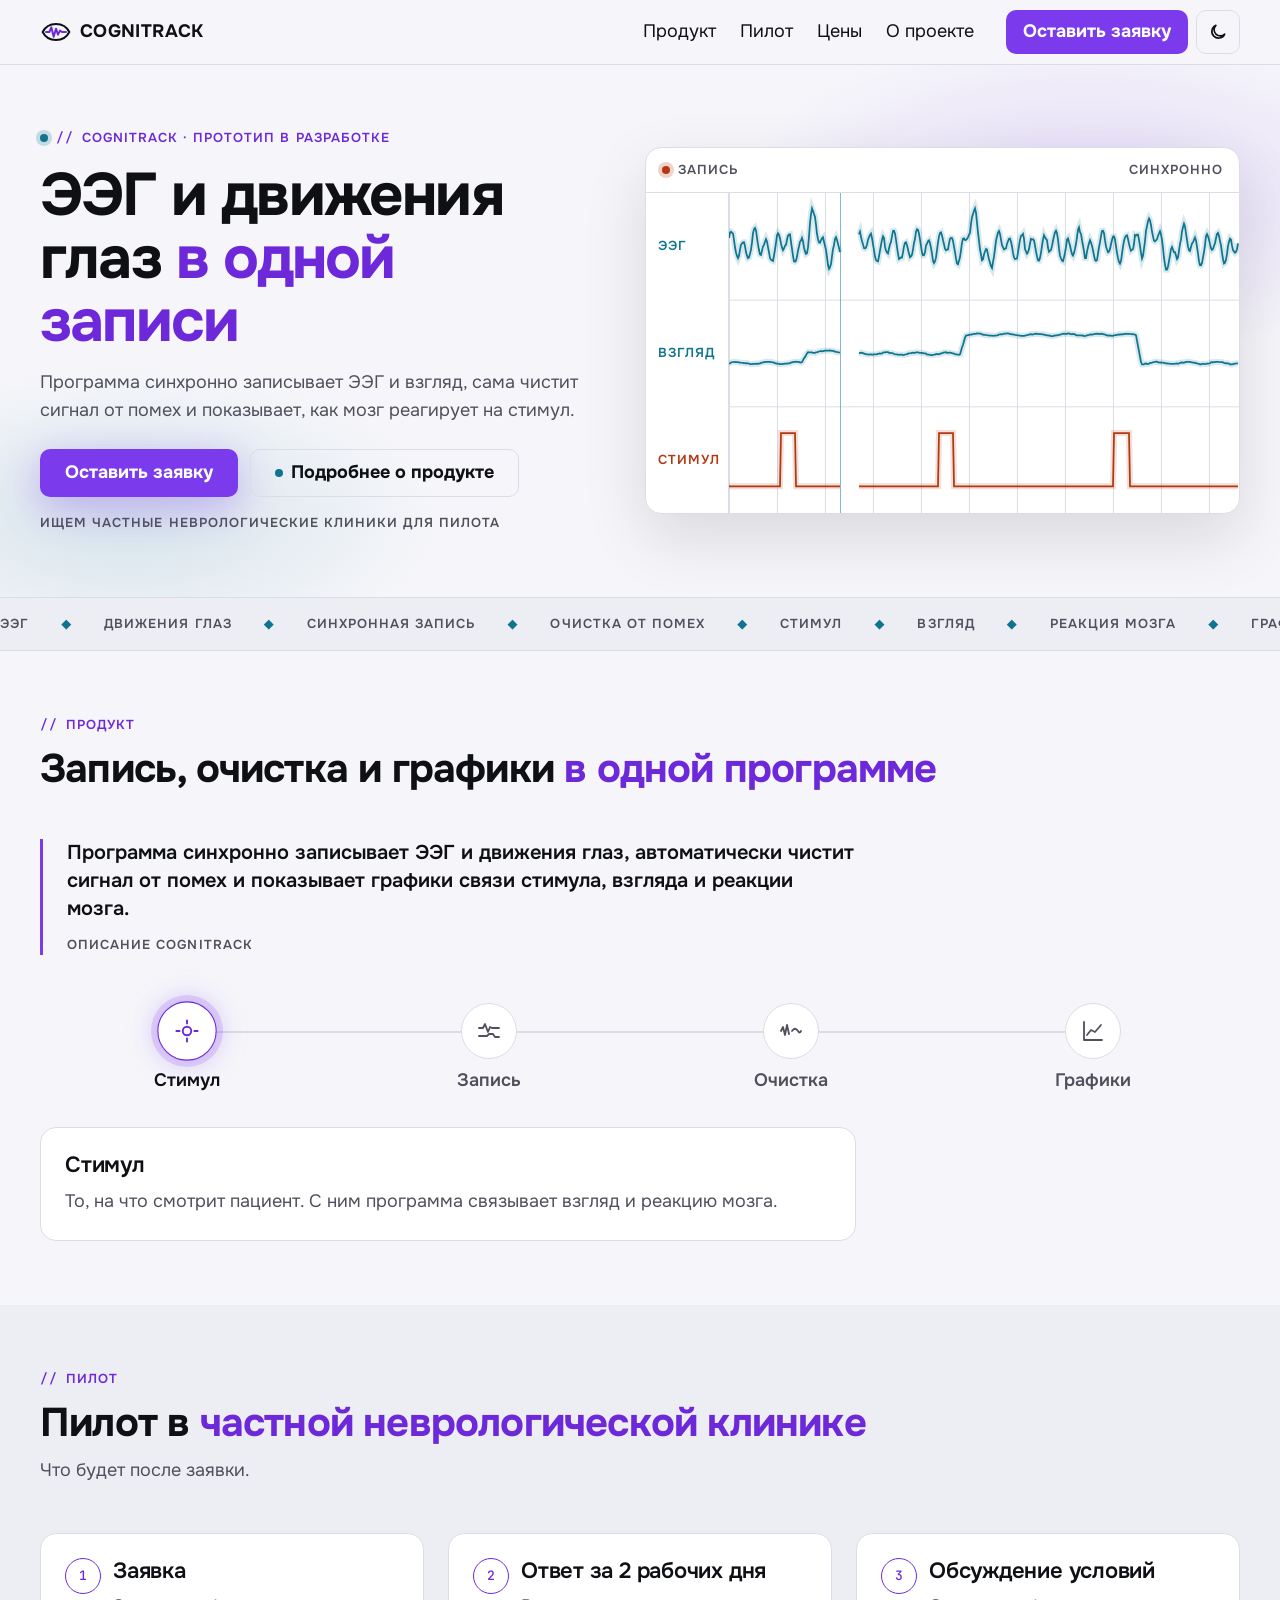
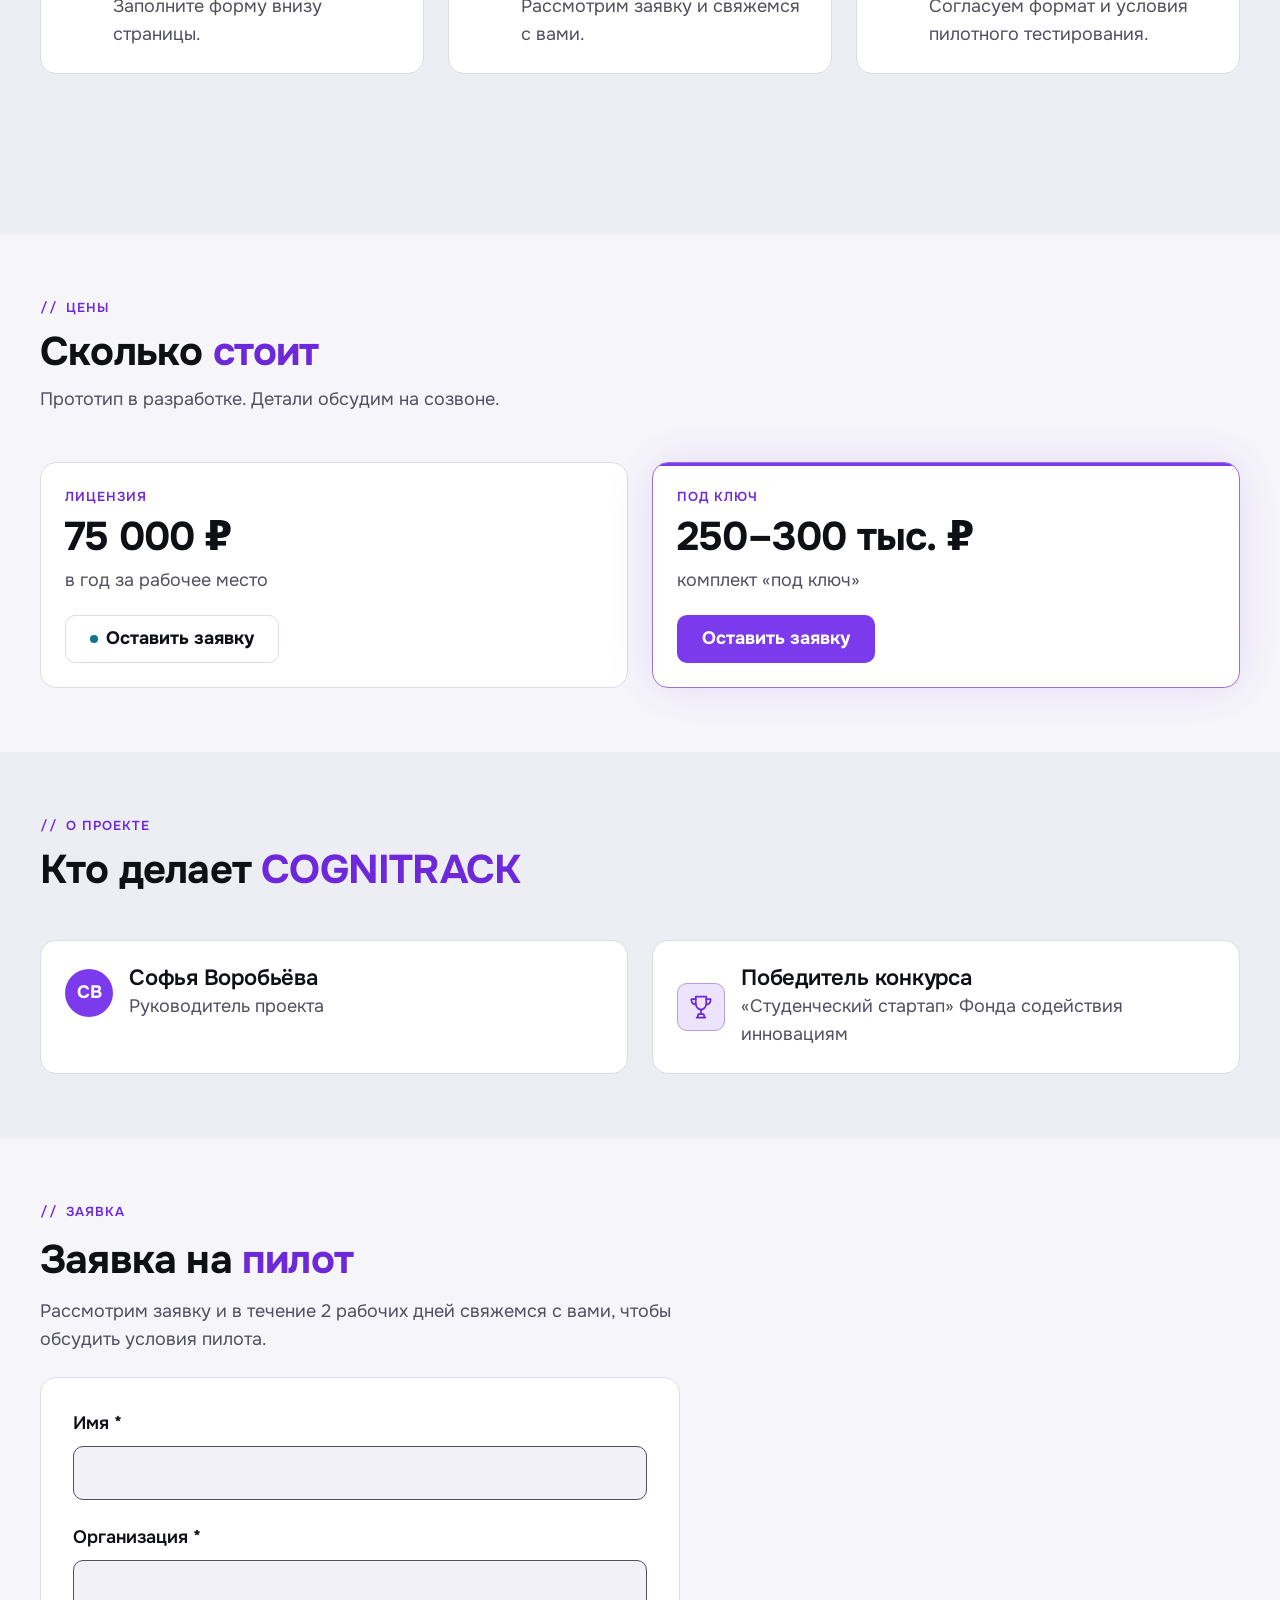
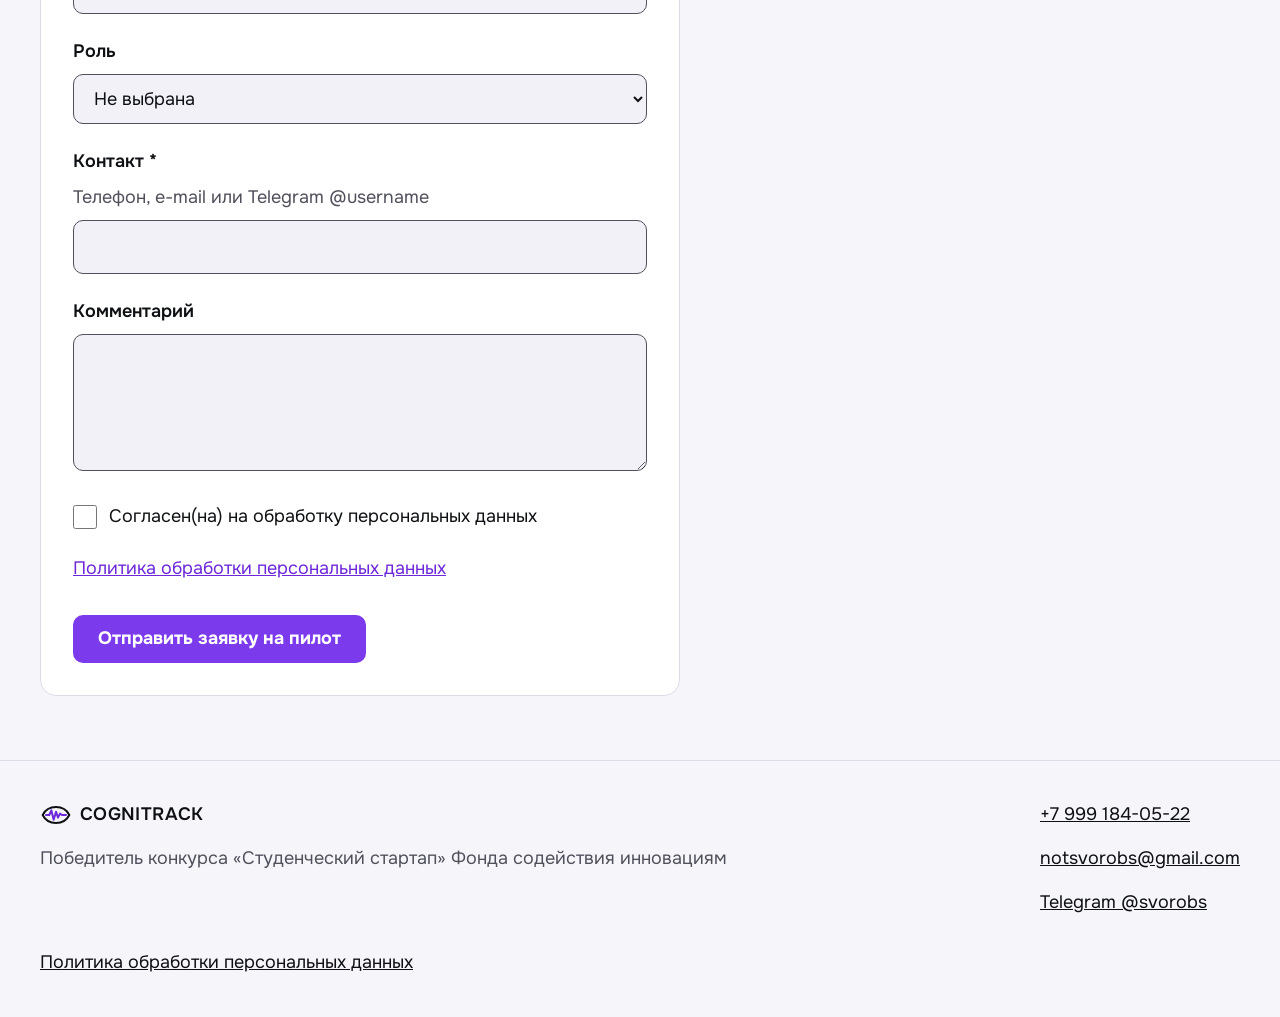
==== index.html @ 5901f099 "Публикация сайта" ====
<!doctype html>
<html lang="ru">
<head>
  <meta charset="utf-8">
  <meta name="viewport" content="width=device-width, initial-scale=1">
  <!-- Тема до загрузки CSS — без вспышки (STANDARD §5 C12): ?theme= (без сохранения) → localStorage → система. -->
  <script>(function(){var d=document.documentElement,t=null;try{t=localStorage.getItem('theme')}catch(e){}try{var q=new URLSearchParams(location.search).get('theme');if(q==='light'||q==='dark')t=q}catch(e){}if(t!=='light'&&t!=='dark')t=window.matchMedia&&matchMedia('(prefers-color-scheme: dark)').matches?'dark':'light';d.setAttribute('data-theme',t);d.classList.add('js')})()</script>
  <title>COGNITRACK&nbsp;— синхронная запись ЭЭГ и&nbsp;движений глаз</title>
  <meta name="description" content="COGNITRACK: программа синхронно записывает ЭЭГ и движения глаз, чистит сигнал от помех и показывает связь стимула, взгляда и реакции мозга. Пилот для частных неврологических клиник.">
  <meta name="theme-color" content="#F6F6FA" media="(prefers-color-scheme: light)">
  <meta name="theme-color" content="#0E1013" media="(prefers-color-scheme: dark)">
  <meta property="og:type" content="website">
  <meta property="og:title" content="COGNITRACK: ЭЭГ и движения глаз в одной записи">
  <meta property="og:description" content="Прототип в разработке. Ищем частные неврологические клиники для пилота.">
  <meta property="og:image" content="https://glebmozglyakov.github.io/cognitrack/img/og-cover.jpg">
  <meta property="og:image:width" content="1200">
  <meta property="og:image:height" content="630">
  <link rel="icon" href="img/favicon.svg" type="image/svg+xml">
  <link rel="preload" href="fonts/onest-cyrillic-700-normal.woff2" as="font" type="font/woff2" crossorigin>
  <link rel="preload" href="fonts/onest-cyrillic-400-normal.woff2" as="font" type="font/woff2" crossorigin>
  <link rel="stylesheet" href="styles.css">
  <script src="main.js" defer></script>
</head>
<body>
  <a class="skip-link" href="#main">Перейти к содержанию</a>
  <div class="scroll-progress" aria-hidden="true"></div>

  <!-- C1 Шапка -->
  <header class="site-header">
    <div class="container site-header__inner">
      <a class="logo" href="#top"><svg class="logo__icon" viewBox="0 0 48 48" width="32" height="32" aria-hidden="true" focusable="false"><path class="logo__eye" d="M4 24 C12 8 36 8 44 24 C36 40 12 40 4 24 Z"/><path class="logo__wave" d="M9 24 H14 L17 17 L20.5 31 L24 19 L27 28 L30 22 L33 24 H39"/></svg><span class="logo__word">COGNITRACK</span></a>
      <nav class="nav" id="site-nav" aria-label="Разделы страницы">
        <ul class="nav__list">
          <li><a class="nav__link" href="#product">Продукт</a></li>
          <li><a class="nav__link" href="#steps">Пилот</a></li>
          <li><a class="nav__link" href="#pricing">Цены</a></li>
          <li><a class="nav__link" href="#about">О проекте</a></li>
        </ul>
      </nav>
      <a class="btn btn--primary btn--header" href="#pilot">Оставить заявку</a>
      <!-- C12 Переключатель темы -->
      <button class="theme-toggle" type="button" aria-pressed="false" aria-label="Тёмная тема">
        <svg class="theme-toggle__icon theme-toggle__icon--moon" viewBox="0 0 24 24" width="20" height="20" aria-hidden="true" focusable="false"><path d="M20 14.5 A8 8 0 1 1 9.5 4 A6.5 6.5 0 0 0 20 14.5 Z"/></svg>
        <svg class="theme-toggle__icon theme-toggle__icon--sun" viewBox="0 0 24 24" width="20" height="20" aria-hidden="true" focusable="false"><circle cx="12" cy="12" r="4"/><path d="M12 2 V4 M12 20 V22 M2 12 H4 M20 12 H22 M4.9 4.9 L6.3 6.3 M17.7 17.7 L19.1 19.1 M4.9 19.1 L6.3 17.7 M17.7 6.3 L19.1 4.9"/></svg>
      </button>
      <button class="burger" type="button" aria-expanded="false" aria-controls="site-nav" aria-label="Открыть меню" data-label-open="Открыть меню" data-label-close="Закрыть меню">
        <span class="burger__line" aria-hidden="true"></span>
      </button>
    </div>
  </header>

  <main id="main">
    <!-- C2 Первый экран -->
    <section class="hero" id="top" aria-labelledby="hero-title">
      <div class="hero__glow" aria-hidden="true"></div>
      <div class="container hero__inner">
        <div class="hero__text">
          <p class="overline"><span class="status-dot" aria-hidden="true"></span>COGNITRACK · прототип в&nbsp;разработке</p>
          <h1 class="h1" id="hero-title">ЭЭГ и&nbsp;движения глаз <span class="accent">в&nbsp;одной записи</span></h1>
          <p class="lead">Программа синхронно записывает ЭЭГ и&nbsp;взгляд, сама чистит сигнал от&nbsp;помех и&nbsp;показывает, как мозг реагирует на&nbsp;стимул.</p>
          <div class="hero__actions">
            <a class="btn btn--primary btn--glow" href="#pilot" data-magnetic>Оставить заявку</a>
            <a class="btn btn--ghost" href="#product" data-magnetic>Подробнее о&nbsp;продукте</a>
          </div>
          <p class="hero__note">Ищем частные неврологические клиники для&nbsp;пилота</p>
        </div>

        <div class="monitor" data-parallax aria-hidden="true">
          <div class="monitor__bar">
            <span class="monitor__rec"><span class="status-dot status-dot--rec"></span>Запись</span>
            <span class="monitor__sync">синхронно</span>
          </div>
          <div class="monitor__body">
            <ul class="monitor__labels">
              <li class="monitor__label monitor__label--eeg">ЭЭГ</li>
              <li class="monitor__label monitor__label--eye">Взгляд</li>
              <li class="monitor__label monitor__label--stim">Стимул</li>
            </ul>
            <canvas class="monitor__canvas" width="640" height="300"></canvas>
          </div>
        </div>
      </div>
    </section>

    <!-- C13 Бегущая строка: только слова из утверждённого описания и стадии (content-facts [ОК]) -->
    <div class="marquee" aria-hidden="true">
      <div class="marquee__track">
        <ul class="marquee__list">
          <li>ЭЭГ</li><li>движения глаз</li><li>синхронная запись</li><li>очистка от&nbsp;помех</li><li>стимул</li><li>взгляд</li><li>реакция мозга</li><li>графики связи</li><li>прототип в&nbsp;разработке</li>
        </ul>
        <ul class="marquee__list">
          <li>ЭЭГ</li><li>движения глаз</li><li>синхронная запись</li><li>очистка от&nbsp;помех</li><li>стимул</li><li>взгляд</li><li>реакция мозга</li><li>графики связи</li><li>прототип в&nbsp;разработке</li>
        </ul>
      </div>
    </div>

    <!-- Продукт (правки 14.10): C3 + цитата утверждённого описания + C11 -->
    <section class="section" id="product" aria-labelledby="product-title">
      <div class="container stack">
        <div class="section-head" data-reveal>
          <p class="overline">Продукт</p>
          <h2 class="h2" id="product-title">Запись, очистка и&nbsp;графики <span class="accent">в&nbsp;одной программе</span></h2>
        </div>

        <figure class="quote" data-reveal>
          <blockquote class="quote__text">
            <p>Программа синхронно записывает ЭЭГ и&nbsp;движения глаз, автоматически чистит сигнал от&nbsp;помех и&nbsp;показывает графики связи стимула, взгляда и&nbsp;реакции мозга.</p>
          </blockquote>
          <figcaption class="quote__caption">Описание COGNITRACK</figcaption>
        </figure>

        <div class="scheme" data-scheme data-reveal>
          <div class="scheme__tabs" role="tablist" aria-label="Этапы работы COGNITRACK">
            <span class="scheme__rail" aria-hidden="true"><span class="scheme__fill"></span></span>
            <button class="scheme__tab" type="button" role="tab" id="tab-stim" aria-selected="true" aria-controls="panel-stim">
              <span class="scheme__node" aria-hidden="true"><svg viewBox="0 0 24 24" width="24" height="24" focusable="false"><circle cx="12" cy="12" r="4"/><path d="M12 2 V5 M12 19 V22 M2 12 H5 M19 12 H22"/></svg></span>
              <span class="scheme__name">Стимул</span>
            </button>
            <button class="scheme__tab" type="button" role="tab" id="tab-rec" aria-selected="false" aria-controls="panel-rec" tabindex="-1">
              <span class="scheme__node" aria-hidden="true"><svg viewBox="0 0 24 24" width="24" height="24" focusable="false"><path d="M2 9 H6 L8 5 L11 13 L13 8 L15 9 H22"/><path d="M2 17 H10 L12 15 H16 L18 18 H22"/></svg></span>
              <span class="scheme__name">Запись</span>
            </button>
            <button class="scheme__tab" type="button" role="tab" id="tab-clean" aria-selected="false" aria-controls="panel-clean" tabindex="-1">
              <span class="scheme__node" aria-hidden="true"><svg viewBox="0 0 24 24" width="24" height="24" focusable="false"><path d="M2 12 L4 8 L6 16 L8 6 L10 15"/><path d="M13 12 C15 9 17 9 19 12 C20 14 21 14 22 12"/></svg></span>
              <span class="scheme__name">Очистка</span>
            </button>
            <button class="scheme__tab" type="button" role="tab" id="tab-plot" aria-selected="false" aria-controls="panel-plot" tabindex="-1">
              <span class="scheme__node" aria-hidden="true"><svg viewBox="0 0 24 24" width="24" height="24" focusable="false"><path d="M3 3 V21 H21"/><path d="M6 16 L10 11 L14 13 L20 6"/></svg></span>
              <span class="scheme__name">Графики</span>
            </button>
          </div>
          <div class="scheme__panel" role="tabpanel" id="panel-stim" aria-labelledby="tab-stim" tabindex="0">
            <h3 class="h3">Стимул</h3>
            <p>То, на&nbsp;что смотрит пациент. С&nbsp;ним программа связывает взгляд и&nbsp;реакцию мозга.</p>
          </div>
          <div class="scheme__panel" role="tabpanel" id="panel-rec" aria-labelledby="tab-rec" tabindex="0" hidden>
            <h3 class="h3">Запись</h3>
            <p>ЭЭГ и&nbsp;движения глаз записываются синхронно, на&nbsp;одной шкале времени.</p>
          </div>
          <div class="scheme__panel" role="tabpanel" id="panel-clean" aria-labelledby="tab-clean" tabindex="0" hidden>
            <h3 class="h3">Очистка</h3>
            <p>Программа автоматически чистит сигнал от&nbsp;помех.</p>
          </div>
          <div class="scheme__panel" role="tabpanel" id="panel-plot" aria-labelledby="tab-plot" tabindex="0" hidden>
            <h3 class="h3">Графики</h3>
            <p>Графики показывают связь стимула, взгляда и&nbsp;реакции мозга.</p>
          </div>
        </div>
      </div>
    </section>

    <!-- Как проходит пилот: C3 + C5 -->
    <section class="section section--alt" id="steps" aria-labelledby="steps-title">
      <div class="container stack">
        <div class="section-head" data-reveal>
          <p class="overline">Пилот</p>
          <h2 class="h2" id="steps-title">Пилот в&nbsp;<span class="accent">частной неврологической клинике</span></h2>
          <p class="lead">Что будет после заявки.</p>
        </div>
        <ol class="steps" data-steps data-stagger>
          <li class="step" data-spotlight>
            <h3 class="h3">Заявка</h3>
            <p>Заполните форму внизу страницы.</p>
          </li>
          <li class="step" data-spotlight>
            <h3 class="h3">Ответ за&nbsp;2&nbsp;рабочих дня</h3>
            <p>Рассмотрим заявку и&nbsp;свяжемся с&nbsp;вами.</p>
          </li>
          <li class="step" data-spotlight>
            <h3 class="h3">Обсуждение условий</h3>
            <p>Согласуем формат и&nbsp;условия пилотного тестирования.</p>
          </li>
        </ol>
        <div data-reveal><a class="btn btn--primary" href="#pilot" data-magnetic>Оставить заявку</a></div>
      </div>
    </section>

    <!-- Цены: C3 + 2×C10 -->
    <section class="section" id="pricing" aria-labelledby="pricing-title">
      <div class="container stack">
        <div class="section-head" data-reveal>
          <p class="overline">Цены</p>
          <h2 class="h2" id="pricing-title">Сколько <span class="accent">стоит</span></h2>
          <p class="lead">Прототип в&nbsp;разработке. Детали обсудим на&nbsp;созвоне.</p>
        </div>
        <ul class="cards cards--2" data-stagger>
          <li class="price" data-reveal data-spotlight>
            <h3 class="price__name">Лицензия</h3>
            <p class="price__amount">75&nbsp;000&nbsp;₽</p>
            <p class="price__unit">в&nbsp;год за&nbsp;рабочее место</p>
            <a class="btn btn--ghost price__cta" href="#pilot">Оставить заявку</a>
          </li>
          <li class="price price--accent" data-reveal data-spotlight>
            <h3 class="price__name">Под ключ</h3>
            <p class="price__amount">250–300&nbsp;тыс.&nbsp;₽</p>
            <p class="price__unit">комплект «под ключ»</p>
            <a class="btn btn--primary price__cta" href="#pilot">Оставить заявку</a>
          </li>
        </ul>
      </div>
    </section>

    <!-- О проекте: C3 + 2×C4 -->
    <section class="section section--alt" id="about" aria-labelledby="about-title">
      <div class="container stack">
        <div class="section-head" data-reveal>
          <p class="overline">О&nbsp;проекте</p>
          <h2 class="h2" id="about-title">Кто делает <span class="accent">COGNITRACK</span></h2>
        </div>
        <ul class="cards cards--2" data-stagger>
          <li class="card card--row" data-reveal data-spotlight>
            <span class="avatar" aria-hidden="true">СВ</span>
            <div>
              <h3 class="h3">Софья Воробьёва</h3>
              <p>Руководитель проекта</p>
            </div>
          </li>
          <li class="card card--row" data-reveal data-spotlight>
            <span class="card__badge" aria-hidden="true"><svg class="card__icon" viewBox="0 0 32 32" width="32" height="32" focusable="false"><path d="M10 4 H22 V12 C22 16 19 19 16 19 C13 19 10 16 10 12 Z"/><path d="M10 7 H5 C5 11 7 13 10 13 M22 7 H27 C27 11 25 13 22 13"/><path d="M16 19 V24 M11 28 H21 M12 28 L13 24 H19 L20 28"/></svg></span>
            <div>
              <h3 class="h3">Победитель конкурса</h3>
              <p>«Студенческий стартап» Фонда содействия инновациям</p>
            </div>
          </li>
        </ul>
      </div>
    </section>

    <!-- C7 Блок заявки -->
    <section class="section" id="pilot" aria-labelledby="pilot-title">
      <div class="container">
        <div class="lead-block">
          <p class="overline">Заявка</p>
          <h2 class="h2" id="pilot-title">Заявка на&nbsp;<span class="accent">пилот</span></h2>
          <p class="lead">Рассмотрим заявку и&nbsp;в&nbsp;течение 2&nbsp;рабочих дней свяжемся с&nbsp;вами, чтобы обсудить условия пилота.</p>

          <form class="form" id="pilot-form" novalidate>
            <div class="field">
              <label class="field__label" for="f-name">Имя <span aria-hidden="true">*</span></label>
              <input class="field__input" id="f-name" name="name" type="text" autocomplete="name" maxlength="100" required aria-describedby="f-name-error">
              <p class="field__error" id="f-name-error" hidden></p>
            </div>

            <div class="field">
              <label class="field__label" for="f-org">Организация <span aria-hidden="true">*</span></label>
              <input class="field__input" id="f-org" name="org" type="text" autocomplete="organization" maxlength="200" required aria-describedby="f-org-error">
              <p class="field__error" id="f-org-error" hidden></p>
            </div>

            <div class="field">
              <label class="field__label" for="f-role">Роль</label>
              <select class="field__input" id="f-role" name="role">
                <option value="">Не выбрана</option>
                <option value="врач">Врач</option>
                <option value="исследователь">Исследователь</option>
                <option value="руководитель">Руководитель</option>
                <option value="партнёр">Партнёр</option>
                <option value="другое">Другое</option>
              </select>
            </div>

            <div class="field">
              <label class="field__label" for="f-contact">Контакт <span aria-hidden="true">*</span></label>
              <p class="field__hint" id="f-contact-hint">Телефон, e-mail или&nbsp;Telegram @username</p>
              <input class="field__input" id="f-contact" name="contact" type="text" autocomplete="off" autocapitalize="off" spellcheck="false" maxlength="100" required aria-describedby="f-contact-hint f-contact-error">
              <p class="field__error" id="f-contact-error" hidden></p>
            </div>

            <div class="field">
              <label class="field__label" for="f-comment">Комментарий</label>
              <textarea class="field__input field__input--area" id="f-comment" name="comment" rows="4" maxlength="2000"></textarea>
            </div>

            <!-- Ловушка для ботов (honeypot): люди и скринридеры её не видят. -->
            <div class="hp" aria-hidden="true">
              <label for="f-website">Не заполняйте это поле</label>
              <input id="f-website" name="website" type="text" tabindex="-1" autocomplete="off">
            </div>

            <div class="field">
              <label class="consent" for="f-consent">
                <input class="consent__box" id="f-consent" name="consent" type="checkbox" required aria-describedby="f-consent-error">
                <span>Согласен(на) на&nbsp;обработку персональных данных</span>
              </label>
              <a class="text-link" href="privacy.html">Политика обработки персональных данных</a>
              <p class="field__error" id="f-consent-error" hidden></p>
            </div>

            <button class="btn btn--primary form__submit" type="submit">Отправить заявку на&nbsp;пилот</button>

            <!-- Тексты интерфейса для main.js — в HTML, чтобы их видели words.sh и facts.mjs (STANDARD §6 v1.5) -->
            <template id="form-texts">
              <p data-text="name-required">Укажите имя</p>
              <p data-text="org-required">Укажите организацию</p>
              <p data-text="contact-required">Укажите телефон, e-mail или&nbsp;Telegram</p>
              <p data-text="contact-invalid">Не похоже на&nbsp;телефон, e-mail или&nbsp;Telegram @username. Проверьте, нет&nbsp;ли опечатки</p>
              <p data-text="consent-required">Нужно согласие на&nbsp;обработку данных</p>
              <p data-text="sending">Отправляем…</p>
            </template>

            <div class="form__status form__status--error" id="form-error" role="alert" hidden>
              <p>Не отправилось. Попробуйте ещё раз или&nbsp;напишите: <a href="https://t.me/svorobs">@svorobs</a> или&nbsp;<a href="mailto:notsvorobs@gmail.com">notsvorobs@gmail.com</a></p>
            </div>
          </form>

          <div class="form__status form__status--ok" id="form-success" tabindex="-1" hidden>
            <h3 class="h3">Заявка отправлена</h3>
            <p>Рассмотрим её и&nbsp;свяжемся с&nbsp;вами в&nbsp;течение 2&nbsp;рабочих дней.</p>
          </div>
        </div>
      </div>
    </section>
  </main>

  <!-- C8 Подвал -->
  <footer class="site-footer">
    <div class="container site-footer__inner">
      <div class="site-footer__brand">
        <p class="site-footer__name logo"><svg class="logo__icon" viewBox="0 0 48 48" width="32" height="32" aria-hidden="true" focusable="false"><path class="logo__eye" d="M4 24 C12 8 36 8 44 24 C36 40 12 40 4 24 Z"/><path class="logo__wave" d="M9 24 H14 L17 17 L20.5 31 L24 19 L27 28 L30 22 L33 24 H39"/></svg><span class="logo__word">COGNITRACK</span></p>
        <p class="site-footer__note">Победитель конкурса «Студенческий стартап» Фонда содействия инновациям</p>
      </div>
      <ul class="site-footer__contacts" aria-label="Контакты">
        <li><a class="site-footer__link" href="tel:+79991840522">+7&nbsp;999&nbsp;184-05-22</a></li>
        <li><a class="site-footer__link" href="mailto:notsvorobs@gmail.com">notsvorobs@gmail.com</a></li>
        <li><a class="site-footer__link" href="https://t.me/svorobs">Telegram @svorobs</a></li>
      </ul>
      <a class="site-footer__link" href="privacy.html">Политика обработки персональных данных</a>
    </div>
  </footer>
</body>
</html>
---- styles.css ----
/* STANDARD.md v1.9 — две темы (light/dark), стиль «нейротех»: тёмная база, нейро-фиолетовый акцент + бирюзовый сигнал, метки //.
   Мобильная версия первична: база — 390 px, расширение только min-width 768 и 1080. Цвета — только токены §4. */

/* ---------- Шрифты (локально, cyrillic + latin, §3) ---------- */
@font-face {
  font-family: 'Onest';
  font-style: normal;
  font-weight: 400;
  font-display: swap;
  src: url(fonts/onest-cyrillic-400-normal.woff2) format('woff2');
  unicode-range: U+0301, U+0400-045F, U+0490-0491, U+04B0-04B1, U+2116;
}
@font-face {
  font-family: 'Onest';
  font-style: normal;
  font-weight: 400;
  font-display: swap;
  src: url(fonts/onest-latin-400-normal.woff2) format('woff2');
  unicode-range: U+0000-00FF, U+0131, U+0152-0153, U+02BB-02BC, U+02C6, U+02DA, U+02DC, U+0304, U+0308, U+0329, U+2000-206F, U+20AC, U+2122, U+2191, U+2193, U+2212, U+2215, U+FEFF, U+FFFD;
}
@font-face {
  font-family: 'Onest';
  font-style: normal;
  font-weight: 600;
  font-display: swap;
  src: url(fonts/onest-cyrillic-600-normal.woff2) format('woff2');
  unicode-range: U+0301, U+0400-045F, U+0490-0491, U+04B0-04B1, U+2116;
}
@font-face {
  font-family: 'Onest';
  font-style: normal;
  font-weight: 600;
  font-display: swap;
  src: url(fonts/onest-latin-600-normal.woff2) format('woff2');
  unicode-range: U+0000-00FF, U+0131, U+0152-0153, U+02BB-02BC, U+02C6, U+02DA, U+02DC, U+0304, U+0308, U+0329, U+2000-206F, U+20AC, U+2122, U+2191, U+2193, U+2212, U+2215, U+FEFF, U+FFFD;
}
@font-face {
  font-family: 'Onest';
  font-style: normal;
  font-weight: 700;
  font-display: swap;
  src: url(fonts/onest-cyrillic-700-normal.woff2) format('woff2');
  unicode-range: U+0301, U+0400-045F, U+0490-0491, U+04B0-04B1, U+2116;
}
@font-face {
  font-family: 'Onest';
  font-style: normal;
  font-weight: 700;
  font-display: swap;
  src: url(fonts/onest-latin-700-normal.woff2) format('woff2');
  unicode-range: U+0000-00FF, U+0131, U+0152-0153, U+02BB-02BC, U+02C6, U+02DA, U+02DC, U+0304, U+0308, U+0329, U+2000-206F, U+20AC, U+2122, U+2191, U+2193, U+2212, U+2215, U+FEFF, U+FFFD;
}
@font-face {
  font-family: 'JetBrains Mono';
  font-style: normal;
  font-weight: 500;
  font-display: swap;
  src: url(fonts/jetbrains-mono-cyrillic-500-normal.woff2) format('woff2');
  unicode-range: U+0301, U+0400-045F, U+0490-0491, U+04B0-04B1, U+2116;
}
@font-face {
  font-family: 'JetBrains Mono';
  font-style: normal;
  font-weight: 500;
  font-display: swap;
  src: url(fonts/jetbrains-mono-latin-500-normal.woff2) format('woff2');
  unicode-range: U+0000-00FF, U+0131, U+0152-0153, U+02BB-02BC, U+02C6, U+02DA, U+02DC, U+0304, U+0308, U+0329, U+2000-206F, U+20AC, U+2122, U+2191, U+2193, U+2212, U+2215, U+FEFF, U+FFFD;
}

/* ---------- Токены (§4 v1.9): «нейро-фиолетовый + бирюза», одна таблица на две темы через light-dark(светлая, тёмная) ----------
   Без JS тема следует системе (color-scheme: light dark). data-theme на <html> (ставит inline-скрипт
   в <head> до CSS) фиксирует тему. Контраст текста ≥ 4.5:1 в обеих темах — checks/tokens.sh. */
:root {
  color-scheme: light dark;

  --bg:          light-dark(#F6F6FA, #0E1013);  /* фон страницы */
  --bg-alt:      light-dark(#EDEDF4, #121519);  /* фон чередующихся секций */
  --surface:     light-dark(#FFFFFF, #16191D);  /* карточки, форма */
  --surface-2:   light-dark(#F1F1F7, #1C2025);  /* поля, вложенные панели */
  --line:        light-dark(#DCDCE7, #2A2E33);  /* тонкие рамки (не текст) */
  --ink:         light-dark(#0E1013, #F2F3F0);  /* основной текст */
  --muted:       light-dark(#50505C, #9BA1A6);  /* второстепенный текст */
  --accent:      light-dark(#7C3AED, #A78BFA);  /* заливка главной кнопки, акцентные плашки */
  --accent-ink:  light-dark(#FFFFFF, #0E1013);  /* текст на --accent: 5.7:1 / 7.0:1 */
  --accent-text: light-dark(#6D28D9, #A78BFA);  /* акцентный текст: метки «//», слова-акценты, ссылки */
  --signal:      light-dark(#0E7490, #67E8F9);  /* сигнал: дорожки ЭЭГ и взгляда, точки, бегущая строка */
  --trace-eeg:   light-dark(#0E7490, #67E8F9);  /* дорожка ЭЭГ = --signal */
  --trace-eye:   light-dark(#0E7490, #67E8F9);  /* дорожка взгляда = --signal */
  --trace-stim:  light-dark(#B4380F, #FF8A7A);  /* метки стимула, вспышка */
  --error:       light-dark(#B42318, #FF8A7A);  /* ошибки формы */

  --s-1: 4px;
  --s-2: 8px;
  --s-3: 12px;
  --s-4: 16px;
  --s-5: 24px;
  --s-6: 32px;
  --s-7: 48px;
  --s-8: 64px;

  --font-text: 'Onest', system-ui, sans-serif;
  --font-mono: 'JetBrains Mono', monospace;
  /* Подписи капсом с кириллицей — Onest: в JetBrains Mono «О» похожа на «0» (правка 14.10). Mono — только «//», цифры, латиница. */
  --font-label: var(--font-text);

  --pad: var(--s-4);
  --section: var(--s-7);
  --gap: var(--s-4);
  --header-h: 64px;
  --radius-card: 16px;
  --radius-btn: 10px;
  --radius-chip: 999px;
  --ease: cubic-bezier(0.2, 0.7, 0.2, 1);
}
:root[data-theme='light'] { color-scheme: light; }
:root[data-theme='dark'] { color-scheme: dark; }

/* ---------- База ---------- */
*,
*::before,
*::after { box-sizing: border-box; }

html {
  -webkit-text-size-adjust: 100%;
  text-size-adjust: 100%;
}
@media (prefers-reduced-motion: no-preference) {
  html { scroll-behavior: smooth; }
  /* Плавная смена темы — только в момент переключения (класс ставит main.js), не при загрузке */
  .theme-anim,
  .theme-anim *,
  .theme-anim *::before,
  .theme-anim *::after {
    transition: background-color 0.35s var(--ease), border-color 0.35s var(--ease), color 0.35s var(--ease), fill 0.35s var(--ease), stroke 0.35s var(--ease) !important;
  }
}

body {
  margin: 0;
  background: var(--bg);
  color: var(--ink);
  font-family: var(--font-text);
  font-size: 17px;
  line-height: 1.55;
}

h1, h2, h3, p, figure, ul, ol, blockquote { margin: 0; }
ul, ol { padding: 0; list-style: none; }

/* Атрибут hidden сильнее любого display: иначе «Заявка отправлена» видна до отправки (журнал #7). */
[hidden] { display: none !important; }

a { color: var(--accent-text); }

:focus-visible {
  outline: 3px solid var(--accent-text);
  outline-offset: 2px;
}

[id] { scroll-margin-top: var(--header-h); }

.skip-link {
  position: absolute;
  left: var(--s-4);
  top: calc(-1 * var(--s-8));
  z-index: 30;
  padding: var(--s-3) var(--s-4);
  background: var(--surface);
  color: var(--accent-text);
  border-radius: var(--radius-btn);
}
.skip-link:focus { top: var(--s-2); }

.container {
  max-width: calc(1200px + 2 * var(--pad));
  margin-inline: auto;
  padding-inline: var(--pad);
}
.stack {
  display: grid;
  gap: var(--s-6);
}

/* Индикатор прогресса прокрутки: только transform (scaleX) */
.scroll-progress {
  position: fixed;
  top: 0;
  left: 0;
  z-index: 25;
  width: 100%;
  height: 3px;
  background: var(--accent);
  transform: scaleX(var(--progress, 0));
  transform-origin: 0 50%;
  pointer-events: none;
}

/* ---------- Типографика (§3) ---------- */
.h1,
.h2,
.h3 {
  font-weight: 700;
  overflow-wrap: anywhere;
  hyphens: auto;
  text-wrap: balance; /* правка 14.10 */
}
.h1 { font-size: 36px; line-height: 1.1; letter-spacing: -0.03em; }
.h2 { font-size: 28px; line-height: 1.15; letter-spacing: -0.02em; }
.h3 { font-size: 20px; line-height: 1.25; font-weight: 600; letter-spacing: -0.01em; }
.accent { color: var(--accent-text); }

/* Метка секции в стиле «// раздел» */
.overline {
  display: inline-flex;
  align-items: center;
  gap: var(--s-2);
  font-family: var(--font-label);
  font-weight: 600;
  font-size: 13px;
  letter-spacing: 0.08em;
  text-transform: uppercase;
  color: var(--accent-text);
}
.overline::before {
  content: '//';
  font-family: var(--font-mono);
  font-weight: 500;
  letter-spacing: 0.06em;
}

.lead {
  max-width: 68ch;
  color: var(--muted);
}

.status-dot {
  order: -1;
  width: 8px;
  height: 8px;
  border-radius: var(--radius-chip);
  background: var(--signal);
  box-shadow: 0 0 0 4px color-mix(in srgb, var(--signal) 22%, transparent);
}
.status-dot--rec {
  background: var(--trace-stim);
  box-shadow: 0 0 0 4px color-mix(in srgb, var(--trace-stim) 22%, transparent);
}

/* ---------- Кнопки ---------- */
.btn {
  position: relative;
  display: inline-flex;
  align-items: center;
  justify-content: center;
  gap: var(--s-2);
  min-height: 48px;
  padding: var(--s-3) var(--s-5);
  border: 1px solid transparent;
  border-radius: var(--radius-btn);
  font: inherit;
  font-weight: 700;
  line-height: 1.2;
  text-align: center;
  text-decoration: none;
  cursor: pointer;
  transition: transform 0.25s var(--ease), box-shadow 0.25s var(--ease), border-color 0.25s var(--ease), background-color 0.25s var(--ease);
}
.btn--primary {
  background: var(--accent);
  color: var(--accent-ink);
}
.btn--primary:hover { box-shadow: 0 0 0 4px color-mix(in srgb, var(--accent) 30%, transparent), 0 10px 32px color-mix(in srgb, var(--accent) 35%, transparent); }
.btn--glow { box-shadow: 0 10px 40px color-mix(in srgb, var(--accent) 35%, transparent); }
.btn--ghost {
  background: transparent;
  border-color: var(--line);
  color: var(--ink);
}
.btn--ghost::before {
  content: '';
  width: 8px;
  height: 8px;
  border-radius: var(--radius-chip);
  background: var(--signal);
}
.btn--ghost:hover { border-color: var(--accent-text); }
.btn:disabled {
  background: var(--muted);
  color: var(--bg);
  cursor: progress;
}

/* ---------- C1 Шапка ---------- */
.site-header {
  position: sticky;
  top: 0;
  z-index: 20;
  background: color-mix(in srgb, var(--bg) 86%, transparent);
  backdrop-filter: blur(14px);
  box-shadow: 0 1px 0 var(--line);
}
.site-header__inner {
  position: relative;
  display: flex;
  align-items: center;
  gap: var(--s-2);
  height: var(--header-h);
}
.btn--header {
  min-height: 44px;
  padding: var(--s-2) var(--s-4);
}
.btn--header,
.burger,
.theme-toggle { flex: none; }

/* Логотип: значок «глаз-сигнал» (исходник — evidence/logo/cognitrack-lockup.svg) + слово, цвета из токенов темы */
.logo {
  margin-right: auto;
  min-width: 44px;
  min-height: 44px;
  display: inline-flex;
  align-items: center;
  gap: var(--s-2);
  font-weight: 700;
  letter-spacing: 0.02em;
  color: var(--ink);
  text-decoration: none;
  white-space: nowrap;
}
.logo__icon {
  flex: none;
  width: 32px;
  height: 32px;
}
.logo__eye,
.logo__wave {
  fill: none;
  stroke-width: 3;
  stroke-linejoin: round;
  stroke-linecap: round;
}
.logo__eye { stroke: currentColor; }
.logo__wave { stroke: var(--accent-text); }

/* На 360/390 значок + слово + CTA + тема + бургер не помещаются: слово скрыто визуально, видно с 768 px. */
.site-header .logo__word {
  position: absolute;
  width: 1px;
  height: 1px;
  overflow: hidden;
  clip-path: inset(50%);
  white-space: nowrap;
}

.burger,
.theme-toggle {
  display: inline-flex;
  align-items: center;
  justify-content: center;
  width: 44px;
  height: 44px;
  padding: 0;
  border: 1px solid var(--line);
  border-radius: var(--radius-btn);
  background: transparent;
  color: var(--ink);
  cursor: pointer;
}
.burger__line,
.burger__line::before,
.burger__line::after {
  display: block;
  width: 18px;
  height: 2px;
  background: currentColor;
  border-radius: 2px;
}
.burger__line { position: relative; }
.burger__line::before,
.burger__line::after {
  content: '';
  position: absolute;
  left: 0;
}
.burger__line::before { top: -6px; }
.burger__line::after { top: 6px; }
.burger[aria-expanded='true'] .burger__line { background: transparent; }
.burger[aria-expanded='true'] .burger__line::before { top: 0; transform: rotate(45deg); }
.burger[aria-expanded='true'] .burger__line::after { top: 0; transform: rotate(-45deg); }

/* C12 Переключатель темы: в светлой — луна, в тёмной — солнце */
.theme-toggle:hover { border-color: var(--accent-text); }
.theme-toggle__icon {
  fill: none;
  stroke: currentColor;
  stroke-width: 2;
  stroke-linecap: round;
  stroke-linejoin: round;
}
.theme-toggle__icon--sun { display: none; }
:root[data-theme='dark'] .theme-toggle__icon--sun { display: block; }
:root[data-theme='dark'] .theme-toggle__icon--moon { display: none; }

.nav {
  display: none;
  position: absolute;
  top: 100%;
  left: 0;
  right: 0;
  background: var(--bg);
  border-bottom: 1px solid var(--line);
}
.nav.is-open { display: block; }
.nav__list { padding: var(--s-2) var(--pad) var(--s-4); }
.nav__link {
  display: flex;
  align-items: center;
  min-height: 44px;
  color: var(--ink);
  text-decoration: none;
}
.nav__link:hover { color: var(--accent-text); }

/* ---------- Секции ---------- */
.section { padding-block: var(--section); }
.section--alt { background: var(--bg-alt); }

/* ---------- C3 Заголовок секции ---------- */
.section-head {
  display: grid;
  gap: var(--s-3);
  justify-items: start;
}

/* ---------- C2 Первый экран ---------- */
.hero {
  position: relative;
  overflow: hidden;
  padding-block: var(--s-6) var(--section);
}
.hero__glow {
  position: absolute;
  inset: 0;
  pointer-events: none;
  background:
    radial-gradient(40% 45% at 85% 25%, color-mix(in srgb, var(--accent) 16%, transparent), transparent 70%),
    radial-gradient(35% 40% at 10% 85%, color-mix(in srgb, var(--signal) 14%, transparent), transparent 70%);
}
.hero__inner {
  position: relative;
  display: grid;
  gap: var(--s-6);
}
.hero__text {
  display: grid;
  gap: var(--s-4);
  justify-items: start;
}
/* На телефоне кнопки — столбиком: при подмене шрифта перенос второй кнопки сдвигал экран (CLS 0.13). */
.hero__actions {
  display: grid;
  justify-items: start;
  gap: var(--s-3);
  margin-top: var(--s-2);
}
.hero__note {
  font-family: var(--font-label);
  font-weight: 600;
  font-size: 13px;
  letter-spacing: 0.08em;
  text-transform: uppercase;
  color: var(--muted);
}

/* Монитор: живые дорожки (canvas, main.js); параллакс — transform из JS */
.monitor {
  position: relative;
  border: 1px solid var(--line);
  border-radius: var(--radius-card);
  background: var(--surface);
  box-shadow: 0 24px 64px color-mix(in srgb, var(--ink) 12%, transparent);
  overflow: hidden;
  will-change: transform;
}
.monitor__bar {
  display: flex;
  justify-content: space-between;
  align-items: center;
  padding: var(--s-3) var(--s-4);
  border-bottom: 1px solid var(--line);
  font-family: var(--font-label);
  font-weight: 600;
  font-size: 13px;
  letter-spacing: 0.08em;
  text-transform: uppercase;
  color: var(--muted);
}
.monitor__rec {
  display: inline-flex;
  align-items: center;
  gap: var(--s-2);
}
.monitor__body {
  display: grid;
  grid-template-columns: auto 1fr;
}
.monitor__labels {
  display: grid;
  grid-template-rows: repeat(3, 1fr);
  padding-inline: var(--s-3) var(--s-2);
  border-right: 1px solid var(--line);
}
.monitor__label {
  display: flex;
  align-items: center;
  font-family: var(--font-label);
  font-weight: 600;
  font-size: 13px;
  letter-spacing: 0.08em;
  text-transform: uppercase;
}
.monitor__label--eeg { color: var(--trace-eeg); }
.monitor__label--eye { color: var(--trace-eye); }
.monitor__label--stim { color: var(--trace-stim); }
.monitor__canvas {
  display: block;
  width: 100%;
  height: 240px;
}

/* ---------- C13 Бегущая строка ---------- */
.marquee {
  overflow: hidden;
  border-block: 1px solid var(--line);
  background: var(--bg-alt);
}
.marquee__track {
  display: flex;
  width: max-content;
}
.marquee__list {
  display: flex;
  flex: none;
  align-items: center;
  gap: var(--s-6);
  padding: var(--s-4) var(--s-6) var(--s-4) 0;
  font-family: var(--font-label);
  font-weight: 600;
  font-size: 13px;
  letter-spacing: 0.08em;
  text-transform: uppercase;
  color: var(--muted);
  white-space: nowrap;
}
.marquee__list li {
  display: inline-flex;
  align-items: center;
  gap: var(--s-6);
}
.marquee__list li::after {
  content: '◆';
  color: var(--signal);
}

/* ---------- Цитата ---------- */
.quote {
  display: grid;
  gap: var(--s-3);
  max-width: 68ch;
  padding-left: var(--s-5);
  border-left: 3px solid var(--accent);
}
.quote__text {
  font-size: 20px;
  line-height: 1.4;
  font-weight: 600;
}
.quote__caption {
  font-family: var(--font-label);
  font-weight: 600;
  font-size: 13px;
  letter-spacing: 0.08em;
  text-transform: uppercase;
  color: var(--muted);
}

/* ---------- C4 Карточка (+ подсветка за курсором) ---------- */
.cards {
  display: grid;
  gap: var(--gap);
}
.card,
.step,
.price {
  position: relative;
  overflow: hidden;
  isolation: isolate;
  border: 1px solid var(--line);
  border-radius: var(--radius-card);
  background: var(--surface);
  transition: border-color 0.3s var(--ease), transform 0.3s var(--ease);
}
/* Пятно света за курсором: ::after двигается transform из --mx/--my (main.js) */
[data-spotlight]::after {
  content: '';
  position: absolute;
  top: -160px;
  left: -160px;
  z-index: -1;
  width: 320px;
  height: 320px;
  border-radius: 50%;
  background: radial-gradient(closest-side, color-mix(in srgb, var(--accent) 22%, transparent), transparent);
  opacity: 0;
  transform: translate(var(--mx, 0), var(--my, 0));
  transition: opacity 0.3s var(--ease);
  pointer-events: none;
}
[data-spotlight]:hover::after { opacity: 1; }
.card:hover,
.step:hover,
.price:hover {
  border-color: color-mix(in srgb, var(--accent-text) 55%, var(--line));
  transform: translateY(-3px);
}
.card {
  display: grid;
  gap: var(--s-3);
  align-content: start;
  padding: var(--s-5);
}
.card p { color: var(--muted); }
.card--row {
  grid-template-columns: auto 1fr;
  align-items: center;
  gap: var(--s-4);
}
.card__badge {
  display: inline-flex;
  align-items: center;
  justify-content: center;
  justify-self: start;
  width: 48px;
  height: 48px;
  border: 1px solid color-mix(in srgb, var(--accent-text) 35%, var(--line));
  border-radius: var(--radius-btn);
  background: color-mix(in srgb, var(--accent) 14%, transparent);
}
.card__icon {
  width: 28px;
  height: 28px;
  fill: none;
  stroke: var(--accent-text);
  stroke-width: 2;
  stroke-linecap: round;
  stroke-linejoin: round;
}
.avatar {
  display: inline-flex;
  align-items: center;
  justify-content: center;
  width: 48px;
  height: 48px;
  border-radius: var(--radius-chip);
  background: var(--accent);
  color: var(--accent-ink);
  font-weight: 700;
}

/* ---------- C11 Интерактивная схема ---------- */
.scheme {
  display: grid;
  gap: var(--s-5);
}
.scheme__tabs {
  position: relative;
  display: grid;
  grid-template-columns: repeat(4, 1fr);
  gap: var(--s-2);
}
.scheme__rail {
  position: absolute;
  top: 28px;
  left: 12.5%;
  right: 12.5%;
  height: 2px;
  background: var(--line);
  overflow: hidden;
}
.scheme__fill {
  display: block;
  height: 100%;
  width: 100%;
  background: linear-gradient(90deg, var(--trace-stim), var(--trace-eeg), var(--trace-eye));
  transform: scaleX(var(--progress, 0));
  transform-origin: 0 50%;
  transition: transform 0.5s var(--ease);
}
.scheme__tab {
  position: relative;
  display: grid;
  justify-items: center;
  gap: var(--s-2);
  min-height: 44px;
  padding: 0 0 var(--s-2);
  border: 0;
  background: none;
  color: var(--muted);
  font: inherit;
  cursor: pointer;
}
.scheme__node {
  display: inline-flex;
  align-items: center;
  justify-content: center;
  width: 56px;
  height: 56px;
  border: 1px solid var(--line);
  border-radius: var(--radius-chip);
  background: var(--surface);
  transition: border-color 0.3s var(--ease), box-shadow 0.3s var(--ease), transform 0.3s var(--ease);
}
.scheme__node svg {
  fill: none;
  stroke: currentColor;
  stroke-width: 1.8;
  stroke-linecap: round;
  stroke-linejoin: round;
}
.scheme__name { font-weight: 600; }
.scheme__tab:hover,
.scheme__tab[aria-selected='true'] { color: var(--ink); }
.scheme__tab[aria-selected='true'] .scheme__node {
  color: var(--accent-text);
  border-color: var(--accent-text);
  box-shadow: 0 0 0 6px color-mix(in srgb, var(--accent) 16%, transparent), 0 0 28px color-mix(in srgb, var(--accent) 35%, transparent);
  transform: scale(1.06);
}
.scheme__panel {
  display: grid;
  gap: var(--s-2);
  max-width: 68ch;
  padding: var(--s-5);
  border: 1px solid var(--line);
  border-radius: var(--radius-card);
  background: var(--surface);
}
.scheme__panel p { color: var(--muted); }

/* ---------- C5 Шаги ---------- */
.steps {
  display: grid;
  gap: var(--gap);
  counter-reset: step;
}
.step {
  display: grid;
  gap: var(--s-2);
  padding: var(--s-5);
  padding-left: calc(var(--s-5) + var(--s-7));
  counter-increment: step;
}
.step::before {
  content: counter(step);
  position: absolute;
  left: var(--s-5);
  top: var(--s-5);
  display: inline-flex;
  align-items: center;
  justify-content: center;
  width: 36px;
  height: 36px;
  border-radius: var(--radius-chip);
  border: 1px solid var(--accent-text);
  color: var(--accent-text);
  font-family: var(--font-mono);
  font-weight: 500;
  font-size: 13px;
}
.step p { color: var(--muted); }

/* ---------- C10 Цена ---------- */
.price {
  display: grid;
  gap: var(--s-2);
  align-content: start;
  padding: var(--s-5);
}
.price--accent {
  border-color: color-mix(in srgb, var(--accent-text) 60%, var(--line));
  box-shadow: 0 0 48px color-mix(in srgb, var(--accent) 14%, transparent);
}
.price--accent::before {
  content: '';
  position: absolute;
  top: 0;
  left: 0;
  right: 0;
  height: 3px;
  background: var(--accent);
}
.price__name {
  font-family: var(--font-label);
  font-weight: 600;
  font-size: 13px;
  letter-spacing: 0.08em;
  text-transform: uppercase;
  color: var(--accent-text);
}
.price__amount {
  font-size: 28px;
  line-height: 1.15;
  font-weight: 700;
  letter-spacing: -0.02em;
}
.price__unit { color: var(--muted); }
.price__cta {
  justify-self: start;
  margin-top: var(--s-3);
}

/* ---------- C7 Блок заявки (§6) ---------- */
.lead-block {
  display: grid;
  gap: var(--s-4);
  max-width: 640px;
}
.form,
.form__status--ok {
  display: grid;
  gap: var(--s-5);
  margin-top: var(--s-2);
  padding: var(--s-5);
  background: var(--surface);
  color: var(--ink);
  border: 1px solid var(--line);
  border-radius: var(--radius-card);
}
.field {
  display: grid;
  gap: var(--s-2);
}
.field__label { font-weight: 600; }
.field__hint { color: var(--muted); }
.field__input {
  width: 100%;
  min-height: 48px;
  padding: var(--s-3) var(--s-4);
  border: 1px solid var(--muted);
  border-radius: var(--radius-btn);
  background: var(--surface-2);
  color: var(--ink);
  font: inherit;
}
.field__input:focus-visible { border-color: var(--accent-text); }
.field__input--area {
  min-height: 120px;
  resize: vertical;
}
.field__input[aria-invalid='true'] {
  border-color: var(--error);
  box-shadow: inset 0 0 0 1px var(--error);
}
.field__error {
  color: var(--error);
  font-weight: 600;
}

.consent {
  display: flex;
  align-items: center;
  gap: var(--s-3);
  min-height: 44px;
  cursor: pointer;
}
.consent__box {
  flex: none;
  width: 24px;
  height: 24px;
  margin: 0;
  accent-color: var(--accent-text);
}
.text-link {
  display: inline-flex;
  align-items: center;
  justify-self: start;
  min-height: 44px;
}

/* Ловушка для ботов: вне экрана, не display:none — иначе боты её пропускают. */
.hp {
  position: absolute;
  left: -10000px;
  width: 1px;
  height: 1px;
  overflow: hidden;
}

.form__submit { justify-self: stretch; }

.form__status--error {
  padding: var(--s-4);
  border-left: 4px solid var(--error);
  background: var(--surface-2);
  color: var(--ink);
}
.form__status--ok { border-color: var(--accent-text); }
.form__status--ok:focus { outline: none; }
.form__status--ok:focus-visible { outline: 3px solid var(--accent-text); }

/* ---------- Вторичная страница: C3 с H1 + C9 (§5 v1.5) ---------- */
.doc {
  display: grid;
  gap: var(--s-7);
}

/* ---------- C9 Текстовый блок ---------- */
.prose {
  display: grid;
  gap: var(--s-4);
  max-width: 68ch;
}
.prose ul {
  display: grid;
  gap: var(--s-2);
  padding-left: var(--s-5);
  list-style: disc;
}
.prose li::marker { color: var(--accent-text); }

/* ---------- C8 Подвал ---------- */
.site-footer {
  padding-block: var(--s-6);
  background: var(--bg);
  border-top: 1px solid var(--line);
}
.site-footer__inner {
  display: grid;
  gap: var(--s-4);
  justify-items: start;
}
.site-footer__brand {
  display: grid;
  gap: var(--s-2);
}
.site-footer__name { font-weight: 600; }
.site-footer__note { color: var(--muted); }
.site-footer__contacts {
  display: grid;
  gap: 0;
}
.site-footer__link {
  display: inline-flex;
  align-items: center;
  min-height: 44px;
  color: var(--ink);
}
.site-footer__link:hover { color: var(--accent-text); }

/* ---------- Движение (§5 v1.8): только transform/opacity, всё выключено при reduced motion ---------- */
@media (prefers-reduced-motion: no-preference) {
  /* Появление при скролле со stagger: --i ставит main.js детям [data-stagger] */
  .js [data-reveal] {
    opacity: 0;
    transform: translateY(18px);
    transition: opacity 0.6s var(--ease), transform 0.6s var(--ease), border-color 0.3s var(--ease);
    transition-delay: calc(var(--i, 0) * 90ms);
  }
  .js [data-reveal].is-visible {
    opacity: 1;
    transform: none;
  }
  .js [data-reveal].is-visible:hover { transform: translateY(-3px); transition-delay: 0s; }
  .js .steps .step { opacity: 0; transform: translateY(18px); }
  .js .steps.is-visible .step { animation: step-in 0.6s var(--ease) forwards; animation-delay: calc(var(--i, 0) * 150ms); }
  .js .steps.is-visible .step::before { animation: step-glow 1.6s var(--ease) both; animation-delay: calc(0.4s + var(--i, 0) * 0.5s); }

  /* Бегущая строка */
  .marquee__track { animation: marquee 38s linear infinite; }
  .marquee:hover .marquee__track { animation-play-state: paused; }

  /* Дыхание фоновых пятен первого экрана */
  .hero__glow { animation: glow-drift 14s ease-in-out infinite alternate; }

  .status-dot { animation: pulse 2.4s ease-in-out infinite; }
}
@keyframes step-in {
  to { opacity: 1; transform: none; }
}
@keyframes step-glow {
  0%, 100% { transform: scale(1); }
  40% { transform: scale(1.18); }
}
@keyframes marquee {
  to { transform: translateX(-50%); }
}
@keyframes glow-drift {
  from { transform: translate3d(0, 0, 0) scale(1); opacity: 0.85; }
  to { transform: translate3d(-3%, 2%, 0) scale(1.08); opacity: 1; }
}
@keyframes pulse {
  50% { transform: scale(1.35); opacity: 0.7; }
}

/* ---------- От 768 px ---------- */
@media (min-width: 768px) {
  :root {
    --pad: var(--s-6);
    --section: var(--s-8);
    --gap: var(--s-5);
  }
  .hero { padding-block: var(--s-7) var(--section); }
  .hero__actions { display: flex; } /* от 768 обе кнопки гарантированно в одну строку */
  .site-header .logo__word {
    position: static;
    width: auto;
    height: auto;
    overflow: visible;
    clip-path: none;
  }
  .stack { gap: var(--s-7); }
  .cards--2,
  .cards--3 { grid-template-columns: repeat(2, 1fr); }
  .monitor__canvas { height: 280px; }
  .form,
  .form__status--ok { padding: var(--s-6); }
  .form__submit { justify-self: start; }
  .site-footer__inner {
    grid-template-columns: 1fr auto;
    align-items: start;
    column-gap: var(--s-7);
  }
}

/* ---------- От 1080 px: полное меню, две колонки первого экрана, 3 колонки ---------- */
@media (min-width: 1080px) {
  body { font-size: 18px; }
  .h1 { font-size: 60px; line-height: 1.05; }
  .h2 { font-size: 40px; line-height: 1.1; }
  .h3 { font-size: 22px; }
  .price__amount { font-size: 40px; line-height: 1.1; }

  .burger { display: none; }
  .nav {
    display: block;
    position: static;
    border: 0;
    background: none;
    margin-right: var(--s-5);
  }
  .nav__list {
    display: flex;
    gap: var(--s-5);
    padding: 0;
  }

  .hero { padding-block: var(--s-8); }
  .hero__inner {
    grid-template-columns: 1fr 1.1fr;
    align-items: center;
    gap: var(--s-8);
  }
  .monitor__canvas { height: 320px; }
  .cards--3 { grid-template-columns: repeat(3, 1fr); }
  .steps { grid-template-columns: repeat(3, 1fr); }
}
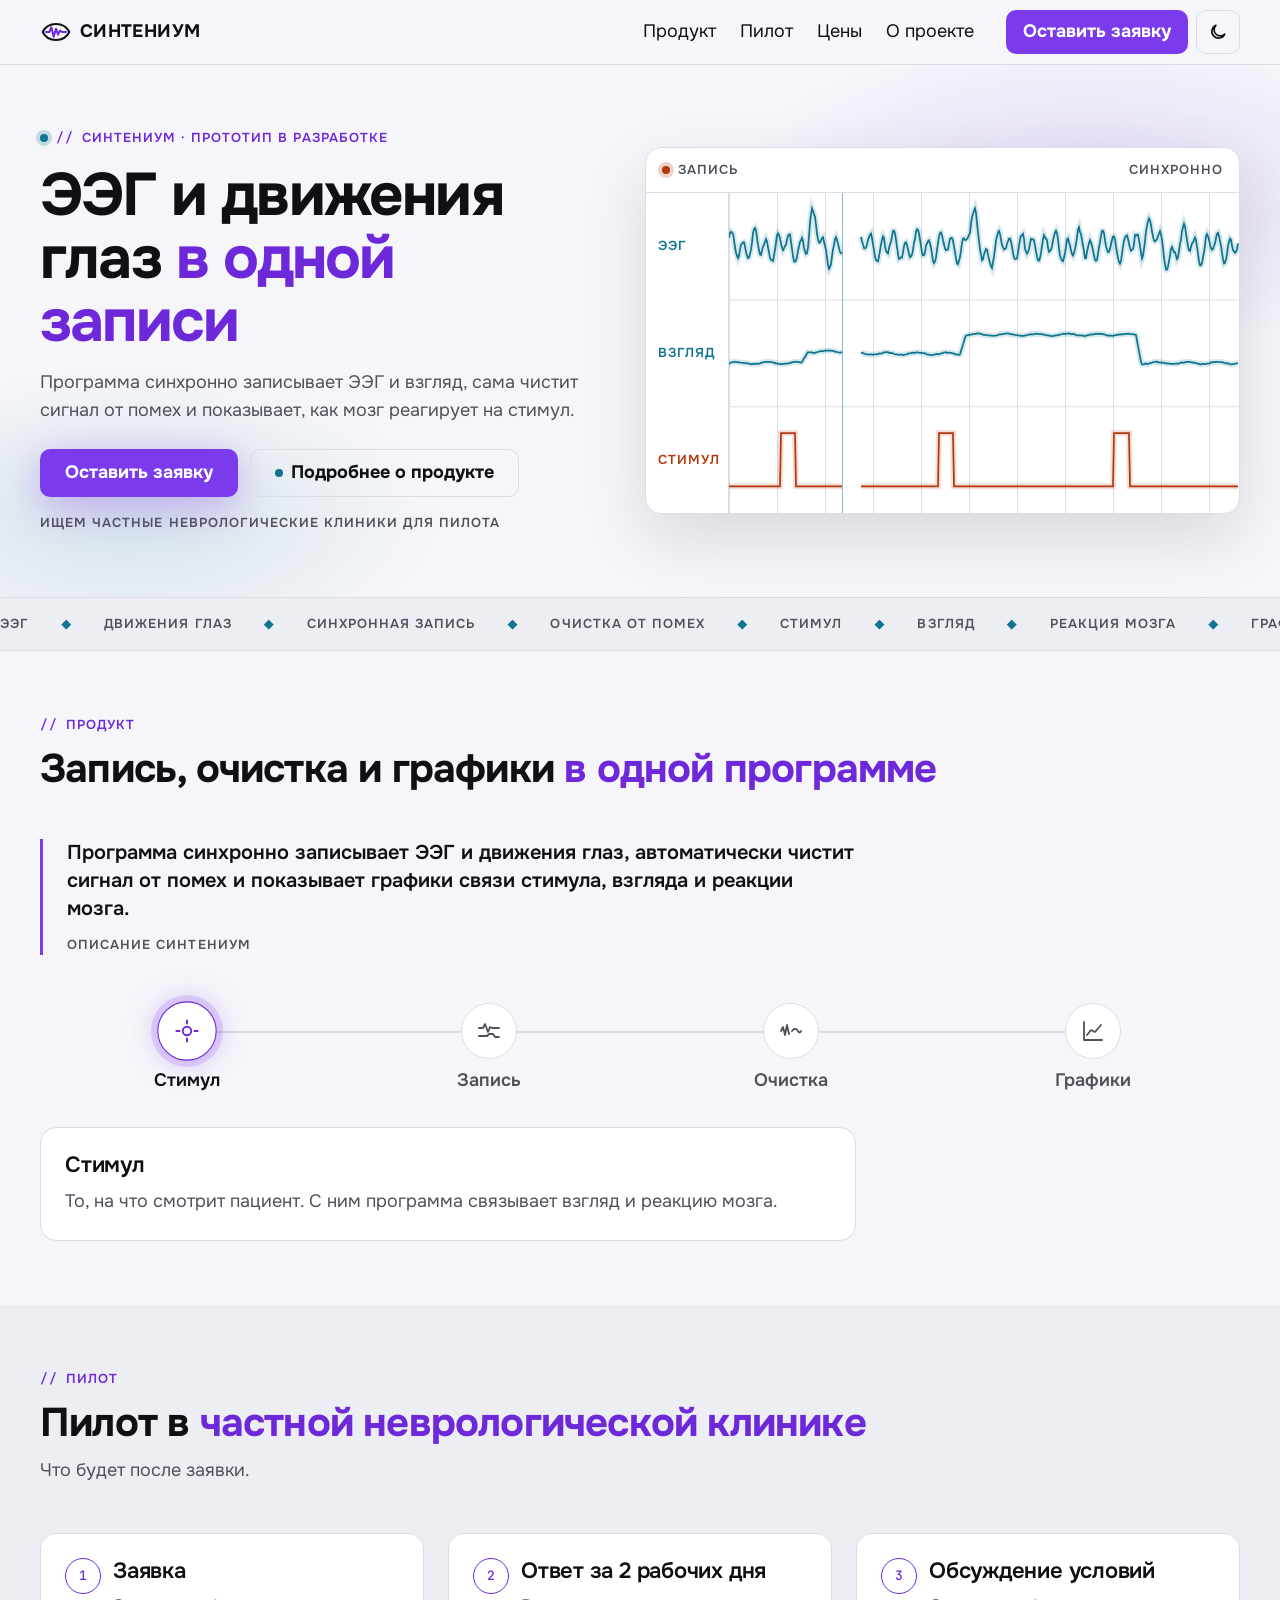
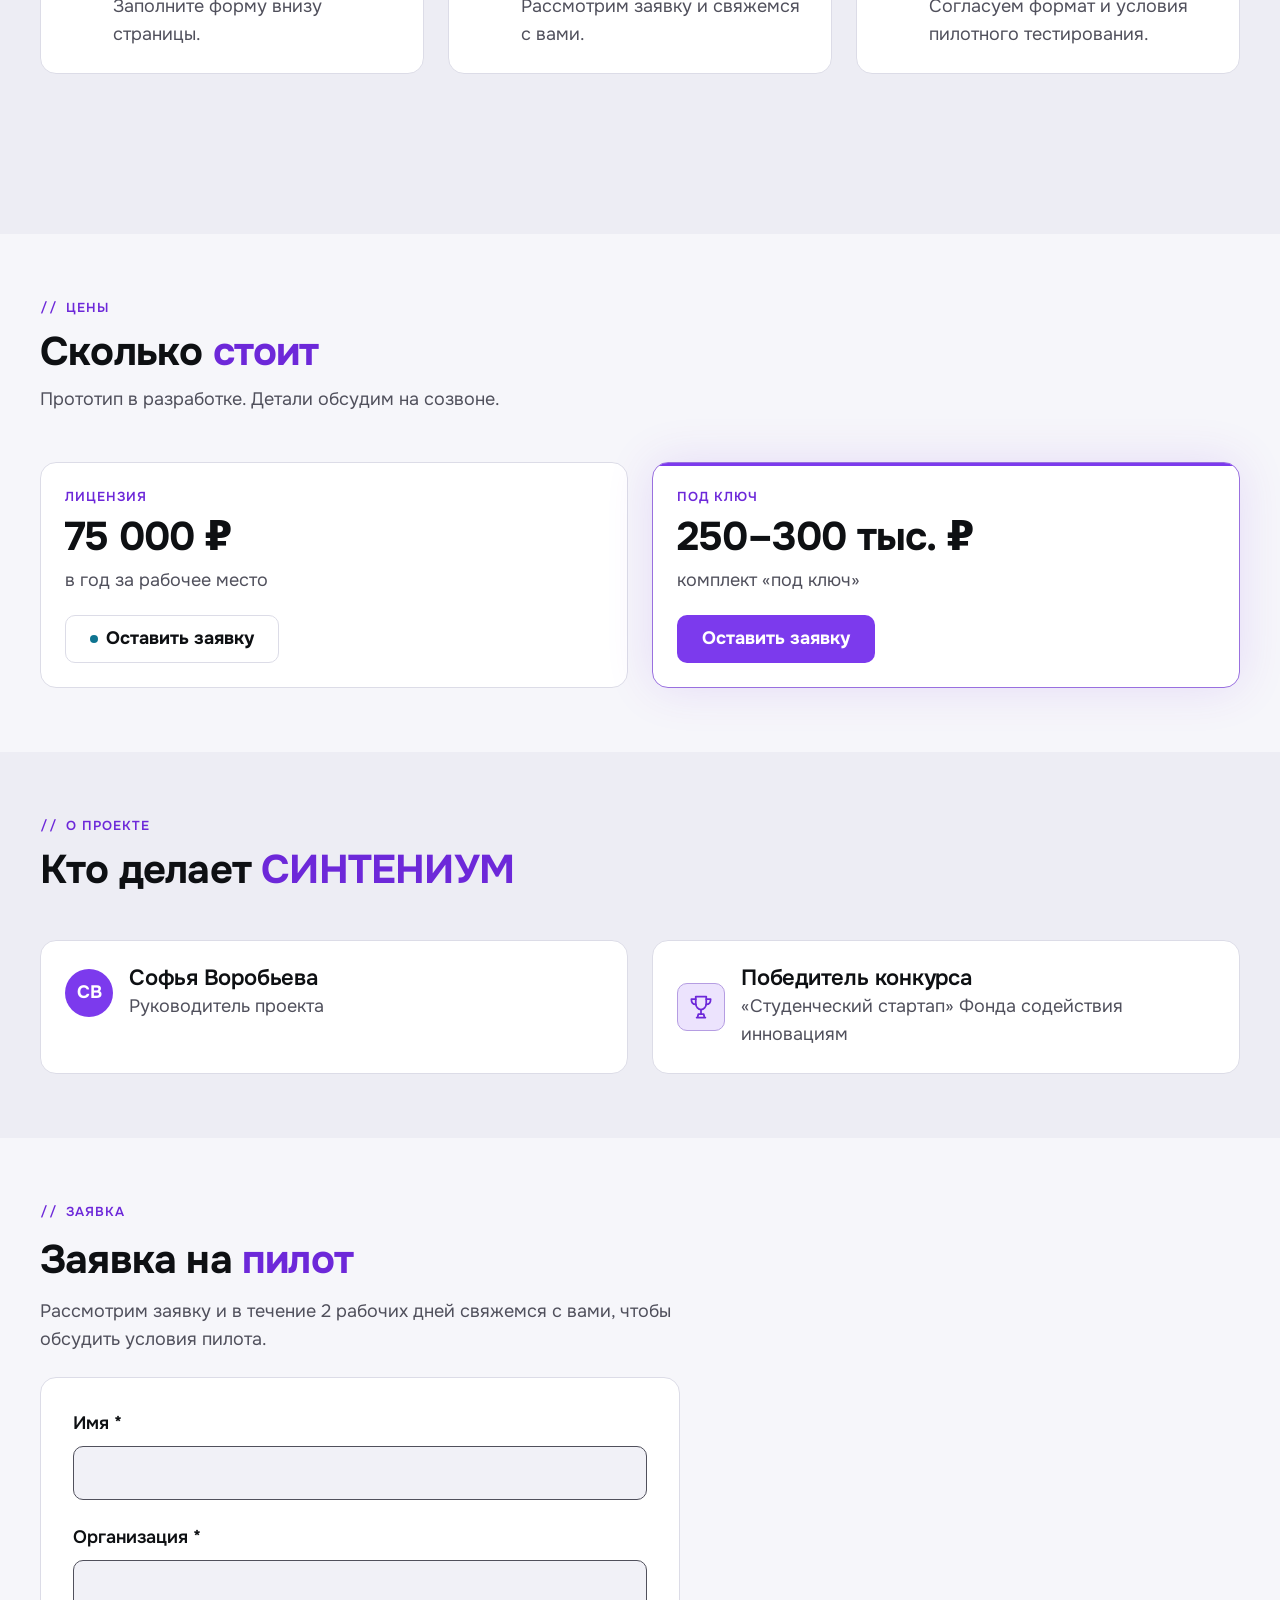
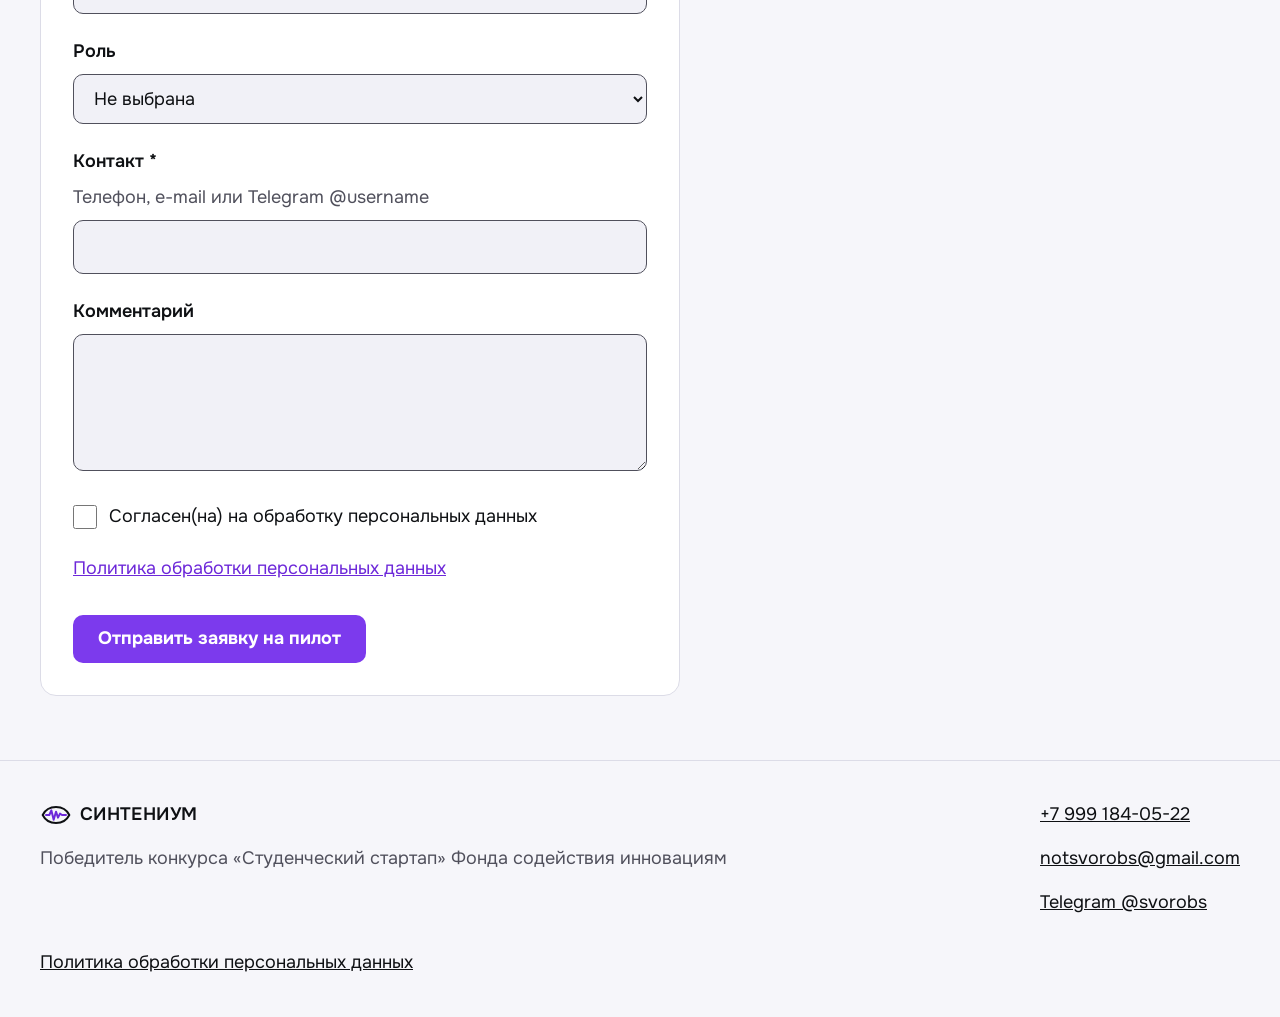
==== commit 791f2b1c: "Публикация сайта" ====
--- a/index.html
+++ b/index.html
@@ -3,14 +3,14 @@
 <head>
   <meta charset="utf-8">
   <meta name="viewport" content="width=device-width, initial-scale=1">
-  <!-- Тема до загрузки CSS — без вспышки (STANDARD §5 C12): ?theme= (без сохранения) → localStorage → система. -->
-  <script>(function(){var d=document.documentElement,t=null;try{t=localStorage.getItem('theme')}catch(e){}try{var q=new URLSearchParams(location.search).get('theme');if(q==='light'||q==='dark')t=q}catch(e){}if(t!=='light'&&t!=='dark')t=window.matchMedia&&matchMedia('(prefers-color-scheme: dark)').matches?'dark':'light';d.setAttribute('data-theme',t);d.classList.add('js')})()</script>
-  <title>COGNITRACK&nbsp;— синхронная запись ЭЭГ и&nbsp;движений глаз</title>
-  <meta name="description" content="COGNITRACK: программа синхронно записывает ЭЭГ и движения глаз, чистит сигнал от помех и показывает связь стимула, взгляда и реакции мозга. Пилот для частных неврологических клиник.">
-  <meta name="theme-color" content="#F6F6FA" media="(prefers-color-scheme: light)">
-  <meta name="theme-color" content="#0E1013" media="(prefers-color-scheme: dark)">
+  <!-- Тема до загрузки CSS — без вспышки (STANDARD §5 C12): ?theme= (без сохранения) → localStorage → светлая (правка 28.10). -->
+  <script>(function(){var d=document.documentElement,t=null;try{t=localStorage.getItem('theme')}catch(e){}try{var q=new URLSearchParams(location.search).get('theme');if(q==='light'||q==='dark')t=q}catch(e){}if(t!=='light'&&t!=='dark')t='light';d.setAttribute('data-theme',t);d.classList.add('js')})()</script>
+  <title>СИНТЕНИУМ&nbsp;— синхронная запись ЭЭГ и&nbsp;движений глаз</title>
+  <meta name="description" content="СИНТЕНИУМ: программа синхронно записывает ЭЭГ и движения глаз, чистит сигнал от помех и показывает связь стимула, взгляда и реакции мозга. Пилот для частных неврологических клиник.">
+  <meta name="theme-color" content="#F6F6FA">
   <meta property="og:type" content="website">
-  <meta property="og:title" content="COGNITRACK: ЭЭГ и движения глаз в одной записи">
+  <meta property="og:site_name" content="СИНТЕНИУМ">
+  <meta property="og:title" content="СИНТЕНИУМ: ЭЭГ и движения глаз в одной записи">
   <meta property="og:description" content="Прототип в разработке. Ищем частные неврологические клиники для пилота.">
   <meta property="og:image" content="https://glebmozglyakov.github.io/cognitrack/img/og-cover.jpg">
   <meta property="og:image:width" content="1200">
@@ -28,7 +28,7 @@
   <!-- C1 Шапка -->
   <header class="site-header">
     <div class="container site-header__inner">
-      <a class="logo" href="#top"><svg class="logo__icon" viewBox="0 0 48 48" width="32" height="32" aria-hidden="true" focusable="false"><path class="logo__eye" d="M4 24 C12 8 36 8 44 24 C36 40 12 40 4 24 Z"/><path class="logo__wave" d="M9 24 H14 L17 17 L20.5 31 L24 19 L27 28 L30 22 L33 24 H39"/></svg><span class="logo__word">COGNITRACK</span></a>
+      <a class="logo" href="#top"><svg class="logo__icon" viewBox="0 0 48 48" width="32" height="32" aria-hidden="true" focusable="false"><path class="logo__eye" d="M4 24 C12 8 36 8 44 24 C36 40 12 40 4 24 Z"/><path class="logo__wave" d="M9 24 H14 L17 17 L20.5 31 L24 19 L27 28 L30 22 L33 24 H39"/></svg><span class="logo__word">СИНТЕНИУМ</span></a>
       <nav class="nav" id="site-nav" aria-label="Разделы страницы">
         <ul class="nav__list">
           <li><a class="nav__link" href="#product">Продукт</a></li>
@@ -55,7 +55,7 @@
       <div class="hero__glow" aria-hidden="true"></div>
       <div class="container hero__inner">
         <div class="hero__text">
-          <p class="overline"><span class="status-dot" aria-hidden="true"></span>COGNITRACK · прототип в&nbsp;разработке</p>
+          <p class="overline"><span class="status-dot" aria-hidden="true"></span>СИНТЕНИУМ · прототип в&nbsp;разработке</p>
           <h1 class="h1" id="hero-title">ЭЭГ и&nbsp;движения глаз <span class="accent">в&nbsp;одной записи</span></h1>
           <p class="lead">Программа синхронно записывает ЭЭГ и&nbsp;взгляд, сама чистит сигнал от&nbsp;помех и&nbsp;показывает, как мозг реагирует на&nbsp;стимул.</p>
           <div class="hero__actions">
@@ -106,11 +106,11 @@
           <blockquote class="quote__text">
             <p>Программа синхронно записывает ЭЭГ и&nbsp;движения глаз, автоматически чистит сигнал от&nbsp;помех и&nbsp;показывает графики связи стимула, взгляда и&nbsp;реакции мозга.</p>
           </blockquote>
-          <figcaption class="quote__caption">Описание COGNITRACK</figcaption>
+          <figcaption class="quote__caption">Описание СИНТЕНИУМ</figcaption>
         </figure>
 
         <div class="scheme" data-scheme data-reveal>
-          <div class="scheme__tabs" role="tablist" aria-label="Этапы работы COGNITRACK">
+          <div class="scheme__tabs" role="tablist" aria-label="Этапы работы СИНТЕНИУМ">
             <span class="scheme__rail" aria-hidden="true"><span class="scheme__fill"></span></span>
             <button class="scheme__tab" type="button" role="tab" id="tab-stim" aria-selected="true" aria-controls="panel-stim">
               <span class="scheme__node" aria-hidden="true"><svg viewBox="0 0 24 24" width="24" height="24" focusable="false"><circle cx="12" cy="12" r="4"/><path d="M12 2 V5 M12 19 V22 M2 12 H5 M19 12 H22"/></svg></span>
@@ -205,13 +205,13 @@
       <div class="container stack">
         <div class="section-head" data-reveal>
           <p class="overline">О&nbsp;проекте</p>
-          <h2 class="h2" id="about-title">Кто делает <span class="accent">COGNITRACK</span></h2>
+          <h2 class="h2" id="about-title">Кто делает <span class="accent">СИНТЕНИУМ</span></h2>
         </div>
         <ul class="cards cards--2" data-stagger>
           <li class="card card--row" data-reveal data-spotlight>
             <span class="avatar" aria-hidden="true">СВ</span>
             <div>
-              <h3 class="h3">Софья Воробьёва</h3>
+              <h3 class="h3">Софья Воробьева</h3>
               <p>Руководитель проекта</p>
             </div>
           </li>
@@ -316,7 +316,7 @@
   <footer class="site-footer">
     <div class="container site-footer__inner">
       <div class="site-footer__brand">
-        <p class="site-footer__name logo"><svg class="logo__icon" viewBox="0 0 48 48" width="32" height="32" aria-hidden="true" focusable="false"><path class="logo__eye" d="M4 24 C12 8 36 8 44 24 C36 40 12 40 4 24 Z"/><path class="logo__wave" d="M9 24 H14 L17 17 L20.5 31 L24 19 L27 28 L30 22 L33 24 H39"/></svg><span class="logo__word">COGNITRACK</span></p>
+        <p class="site-footer__name logo"><svg class="logo__icon" viewBox="0 0 48 48" width="32" height="32" aria-hidden="true" focusable="false"><path class="logo__eye" d="M4 24 C12 8 36 8 44 24 C36 40 12 40 4 24 Z"/><path class="logo__wave" d="M9 24 H14 L17 17 L20.5 31 L24 19 L27 28 L30 22 L33 24 H39"/></svg><span class="logo__word">СИНТЕНИУМ</span></p>
         <p class="site-footer__note">Победитель конкурса «Студенческий стартап» Фонда содействия инновациям</p>
       </div>
       <ul class="site-footer__contacts" aria-label="Контакты">
--- a/styles.css
+++ b/styles.css
@@ -68,10 +68,10 @@
 }
 
 /* ---------- Токены (§4 v1.9): «нейро-фиолетовый + бирюза», одна таблица на две темы через light-dark(светлая, тёмная) ----------
-   Без JS тема следует системе (color-scheme: light dark). data-theme на <html> (ставит inline-скрипт
-   в <head> до CSS) фиксирует тему. Контраст текста ≥ 4.5:1 в обеих темах — checks/tokens.sh. */
+   По умолчанию — светлая (правка 28.10), в том числе без JS; системная тема не учитывается.
+   Тёмная — только по выбору: data-theme="dark" на <html> (ставит inline-скрипт в <head> до CSS). Контраст текста ≥ 4.5:1 в обеих темах — checks/tokens.sh. */
 :root {
-  color-scheme: light dark;
+  color-scheme: light;
 
   --bg:          light-dark(#F6F6FA, #0E1013);  /* фон страницы */
   --bg-alt:      light-dark(#EDEDF4, #121519);  /* фон чередующихся секций */
@@ -314,7 +314,7 @@
 .burger,
 .theme-toggle { flex: none; }
 
-/* Логотип: значок «глаз-сигнал» (исходник — evidence/logo/cognitrack-lockup.svg) + слово, цвета из токенов темы */
+/* Логотип: значок «глаз-сигнал» (исходник — evidence/logo/cognitrack-lockup.svg, слово с 31.10 — СИНТЕНИУМ, Onest) + слово, цвета из токенов темы */
 .logo {
   margin-right: auto;
   min-width: 44px;
